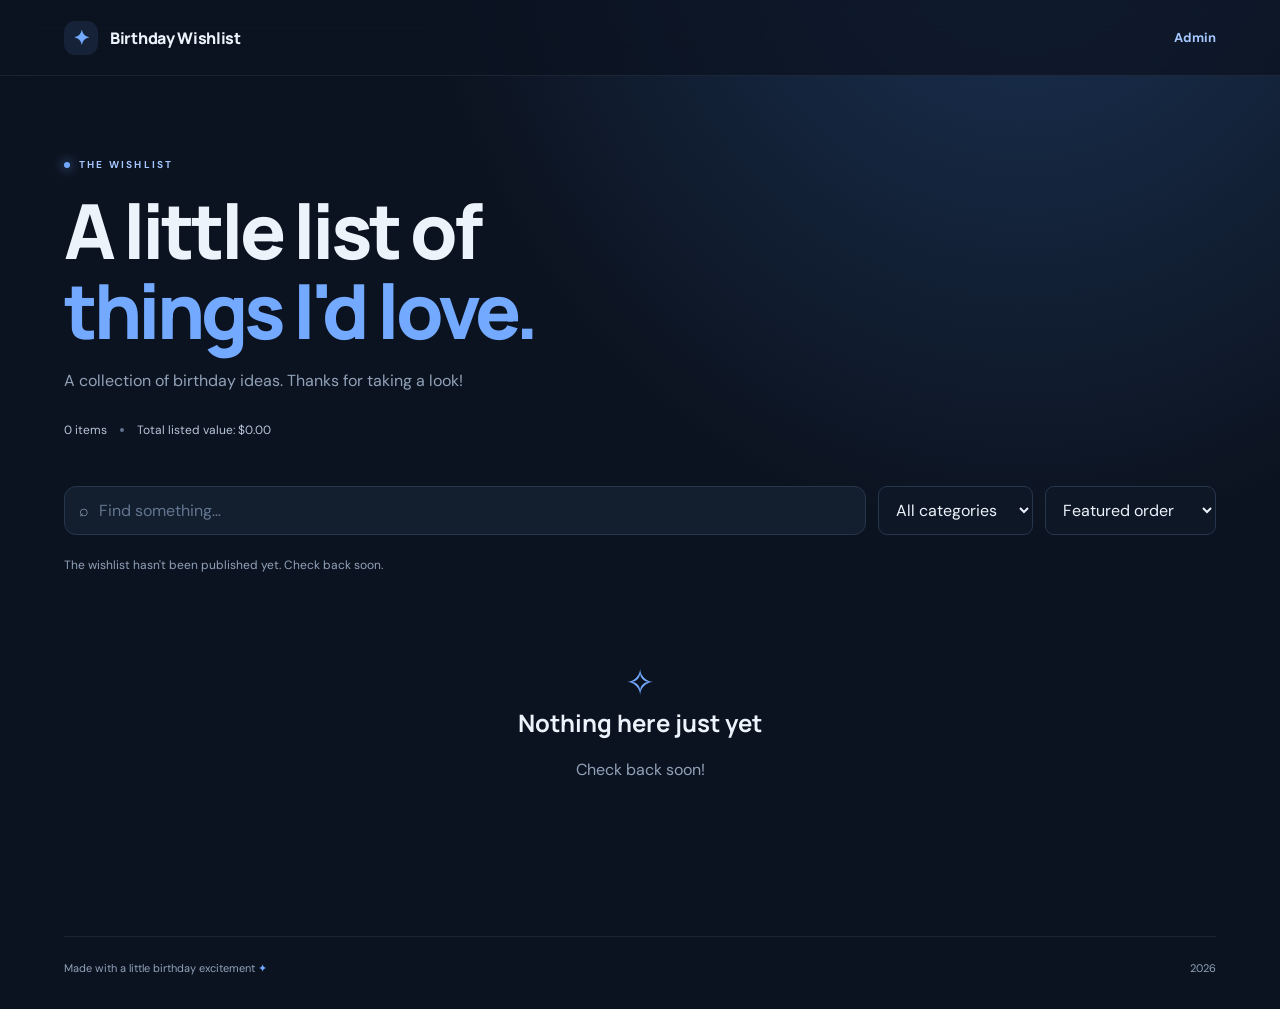
==== index.html @ 2c09cd97 "Add files via upload" ====
<!doctype html>
<html lang="en">
<head>
  <meta charset="utf-8">
  <meta name="viewport" content="width=device-width,initial-scale=1">
  <meta name="theme-color" content="#101827">
  <title>Birthday Wishlist</title>
  <link rel="stylesheet" href="style.css">
</head>
<body>
  <header class="site-header">
    <a class="brand" href="./"><span class="brand-mark">✦</span><span id="site-title">Birthday Wishlist</span></a>
    <div class="header-right"><span class="header-note" id="birthday-note"></span><a class="admin-link" href="admin/">Admin</a></div>
  </header>
  <main class="page-shell">
    <section class="hero">
      <div class="eyebrow"><span class="eyebrow-dot"></span> THE WISHLIST</div>
      <h1>A little list of<br><span>things I'd love.</span></h1>
      <p class="hero-copy" id="intro-copy">A collection of birthday ideas. Thanks for taking a look!</p>
      <div class="hero-meta"><span id="item-count">0 items</span><span class="meta-divider"></span><span id="total-value">Total listed value: —</span></div>
    </section>
    <section class="toolbar" aria-label="Wishlist controls">
      <label class="search-wrap"><span>⌕</span><input id="search" type="search" placeholder="Find something…" autocomplete="off"></label>
      <select id="category-filter" aria-label="Filter by category"><option value="">All categories</option></select>
      <select id="sort" aria-label="Sort items">
        <option value="custom">Featured order</option><option value="priority">Priority</option>
        <option value="price-low">Price: low to high</option><option value="price-high">Price: high to low</option>
        <option value="name">Name: A–Z</option>
      </select>
    </section>
    <div id="status" class="status-line" role="status">Loading wishlist…</div>
    <section id="wishlist" class="product-grid" aria-live="polite"></section>
    <section id="empty-state" class="empty-state" hidden><div class="empty-icon">✧</div><h2>Nothing here just yet</h2><p>Check back soon!</p></section>
    <footer class="site-footer"><span>Made with a little birthday excitement <span class="footer-star">✦</span></span><span id="footer-year"></span></footer>
  </main>
  <script src="config.js"></script>
  <script src="app.js"></script>
</body>
</html>
---- style.css ----
@import url('https://fonts.googleapis.com/css2?family=DM+Sans:wght@400;500;600;700&family=Manrope:wght@400;500;600;700;800&display=swap');
:root{--bg:#0c1320;--surface:#131e2e;--surface2:#19263a;--line:#26364c;--text:#edf3fb;--muted:#91a2b9;--accent:#73a9ff;--accent2:#a5c7ff;--green:#8ce0bd;--shadow:0 18px 55px #03091466}
*{box-sizing:border-box}body{margin:0;background:radial-gradient(ellipse at 80% -15%,#1c3558 0,transparent 42%),var(--bg);color:var(--text);font-family:'DM Sans',sans-serif;min-height:100vh}a{color:inherit;text-decoration:none}.site-header{height:76px;border-bottom:1px solid #ffffff12;display:flex;align-items:center;justify-content:space-between;padding:0 max(5vw,22px);backdrop-filter:blur(16px);background:#0c1320b8}.brand{display:flex;align-items:center;gap:12px;font-family:Manrope,sans-serif;font-weight:800;letter-spacing:-.3px}.brand-mark{display:grid;place-items:center;width:34px;height:34px;border-radius:11px;background:#73a9ff1b;color:var(--accent);font-size:20px}.header-right{display:flex;align-items:center;gap:22px}.header-note,.muted{color:var(--muted);font-size:13px}.admin-link{color:var(--accent2);font-size:13px;font-weight:700}.page-shell{width:min(1160px,90vw);margin:auto}.hero{padding:82px 0 48px}.eyebrow{font-size:10px;letter-spacing:2.2px;font-weight:700;color:var(--accent2);display:flex;align-items:center;gap:9px}.eyebrow-dot{width:6px;height:6px;border-radius:50%;background:var(--accent);box-shadow:0 0 12px var(--accent)}h1,h2,h3,p{margin-top:0}.hero h1,.admin-heading h1{font:800 clamp(42px,7vw,76px)/1.05 Manrope,sans-serif;letter-spacing:-4px;margin:20px 0 16px}.hero h1 span,.admin-heading h1 span{color:var(--accent)}.hero-copy,.admin-heading>p{color:var(--muted);font-size:16px;max-width:500px;line-height:1.7}.hero-meta{display:flex;align-items:center;gap:13px;color:#b7c5d8;font-size:12px;margin-top:28px}.meta-divider{width:4px;height:4px;border-radius:50%;background:#60748f}.toolbar{display:flex;gap:12px;margin-bottom:22px}.search-wrap{flex:1;display:flex;align-items:center;gap:10px;background:var(--surface);border:1px solid var(--line);border-radius:12px;padding:0 14px;color:var(--muted)}.search-wrap input{border:0!important;background:transparent!important;padding-left:0!important}.toolbar select{width:auto;min-width:155px}input,select,textarea{width:100%;background:#0d1726;border:1px solid var(--line);border-radius:9px;color:var(--text);padding:12px 13px;font:inherit;outline:none}input:focus,select:focus,textarea:focus{border-color:var(--accent);box-shadow:0 0 0 3px #73a9ff1a}input::placeholder,textarea::placeholder{color:#64768f}.status-line{font-size:12px;color:var(--muted);margin:10px 0 16px}.product-grid{display:grid;grid-template-columns:repeat(3,minmax(0,1fr));gap:20px}.product-card{background:linear-gradient(145deg,#172438,#111b2a);border:1px solid var(--line);border-radius:17px;overflow:hidden;box-shadow:var(--shadow);transition:transform .2s,border-color .2s}.product-card:hover{transform:translateY(-4px);border-color:#49658b}.product-image{height:205px;background:#0b1422;display:grid;place-items:center;overflow:hidden}.product-image img{width:100%;height:100%;object-fit:contain;padding:14px}.image-placeholder{font-size:45px;color:#405571}.product-content{padding:18px}.card-top{display:flex;justify-content:space-between;gap:10px;align-items:center;margin-bottom:12px}.category-tag,.priority-tag{font-size:10px;text-transform:uppercase;letter-spacing:1px;font-weight:700;color:var(--muted)}.priority-tag.high{color:#ffb18d}.priority-tag.low{color:#9cabc0}.product-content h3{font:700 18px/1.3 Manrope,sans-serif;margin:0 0 8px}.description{font-size:12px;color:var(--muted);line-height:1.6;min-height:38px;white-space:pre-wrap}.price-row{display:flex;align-items:baseline;justify-content:space-between;margin:17px 0}.price{font:800 22px Manrope,sans-serif}.quantity{font-size:11px;color:var(--muted)}.card-actions{display:flex;gap:8px;flex-wrap:wrap}.product-link{display:inline-flex;align-items:center;justify-content:center;background:#73a9ff1b;color:var(--accent2);border:1px solid #73a9ff35;padding:9px 12px;border-radius:8px;font-size:11px;font-weight:700}.product-link:hover{background:#73a9ff30}.empty-state{text-align:center;padding:70px 20px;color:var(--muted)}.empty-icon{font-size:36px;color:var(--accent)}.empty-state h2{color:var(--text);font-family:Manrope}.site-footer{border-top:1px solid #ffffff12;margin-top:70px;padding:24px 0 34px;display:flex;justify-content:space-between;color:var(--muted);font-size:11px}.footer-star{color:var(--accent)}[hidden]{display:none!important}
/* admin */
.admin-shell{width:min(1180px,92vw);margin:auto}.admin-heading{padding:55px 0 30px}.admin-heading h1{font-size:clamp(40px,6vw,62px);margin:15px 0}.admin-heading>p{font-size:14px}.panel{background:linear-gradient(145deg,#162438,#111b2a);border:1px solid var(--line);border-radius:16px;padding:24px;box-shadow:var(--shadow)}.panel-head{display:flex;justify-content:space-between;align-items:flex-start;margin-bottom:22px}.panel-head h2,.workspace-top h2{font:700 19px Manrope;margin:0 0 6px}.panel-head p,.workspace-top p{font-size:12px;color:var(--muted);margin:0;line-height:1.5}.panel-icon{color:var(--accent);font-size:22px}.form-grid{display:grid;grid-template-columns:repeat(2,minmax(0,1fr));gap:14px}.panel label{display:block;font-size:11px;color:#b7c5d8;font-weight:600;margin-bottom:14px}.panel label input,.panel label select,.panel label textarea{display:block;margin-top:7px;font-size:13px}.remember-row,.check-label{display:flex!important;align-items:center;gap:9px}.remember-row input,.check-label input{width:auto;margin:0}.button-row{display:flex;gap:9px;flex-wrap:wrap;align-items:center}.button{border:1px solid transparent;border-radius:9px;padding:11px 15px;font:700 12px 'DM Sans';cursor:pointer}.button-primary{background:var(--accent);color:#071426}.button-primary:hover{background:#9bc2ff}.button-quiet{background:#ffffff08;color:#c4d2e4;border-color:var(--line)}.button-quiet:hover{background:#ffffff12}.fine-print{font-size:10px;color:#8294ad;line-height:1.6;max-width:720px;margin:17px 0 0}.notice{font-size:11px;color:var(--green);margin-top:12px;min-height:15px}.workspace-top{display:flex;justify-content:space-between;align-items:center;margin:35px 0 18px}.admin-columns{display:grid;grid-template-columns:minmax(0,1.1fr) minmax(300px,.9fr);gap:18px}.editor-panel form>label{margin-bottom:15px}.links-heading{display:flex;justify-content:space-between;align-items:center;font-size:12px;margin:8px 0 12px}.text-button{border:0;background:none;color:var(--accent2);font:700 11px 'DM Sans';cursor:pointer}.link-row{display:grid;grid-template-columns:1fr 1.4fr auto;gap:8px;margin-bottom:9px}.link-row input{font-size:11px}.remove-link{background:#ffffff08;color:#e5a69b;border:1px solid var(--line);border-radius:8px;padding:0 10px;cursor:pointer}.image-preview{margin:0 0 15px;padding:8px;border:1px dashed var(--line);border-radius:9px}.image-preview img{max-height:110px;max-width:100%;object-fit:contain}.count-pill{background:#73a9ff1b;color:var(--accent2);border-radius:30px;padding:5px 10px;font-size:11px}.admin-list{display:flex;flex-direction:column;gap:9px}.admin-item{display:grid;grid-template-columns:54px 1fr auto;gap:11px;align-items:center;background:#0d1726;border:1px solid var(--line);border-radius:10px;padding:9px}.admin-thumb{width:54px;height:54px;object-fit:contain;background:#111e30;border-radius:7px}.admin-item strong{display:block;font-size:12px}.admin-item small{display:block;color:var(--muted);font-size:10px;margin-top:4px}.admin-actions{display:flex;gap:5px}.admin-actions button{background:#ffffff08;color:#b9c9dd;border:1px solid var(--line);border-radius:7px;padding:6px 8px;font-size:10px;cursor:pointer}.admin-actions button.delete{color:#f0a59a}.privacy-note{display:flex;gap:13px;align-items:flex-start;background:#8ce0bd0b;border:1px solid #8ce0bd2b;border-radius:12px;padding:16px;margin-top:18px}.privacy-note strong{font-size:12px;color:var(--green)}.privacy-note p{font-size:11px;color:var(--muted);margin:5px 0 0;line-height:1.5}.admin-body .site-footer{margin-top:40px}
@media(max-width:850px){.product-grid{grid-template-columns:repeat(2,minmax(0,1fr))}.admin-columns{grid-template-columns:1fr}.hero{padding-top:60px}}
@media(max-width:560px){.site-header{height:65px}.header-note{display:none}.hero h1,.admin-heading h1{letter-spacing:-2px}.toolbar{flex-wrap:wrap}.search-wrap{flex-basis:100%;min-height:45px}.toolbar select{flex:1;min-width:0}.product-grid{grid-template-columns:1fr 1fr;gap:10px}.product-image{height:145px}.product-content{padding:12px}.product-content h3{font-size:14px}.description{font-size:11px}.price{font-size:17px}.product-link{padding:8px;font-size:10px}.form-grid{grid-template-columns:1fr}.panel{padding:17px}.workspace-top{align-items:flex-start;gap:12px}.workspace-top .button-row{justify-content:flex-end}.link-row{grid-template-columns:1fr}.remove-link{padding:8px}.site-footer{margin-top:45px}}
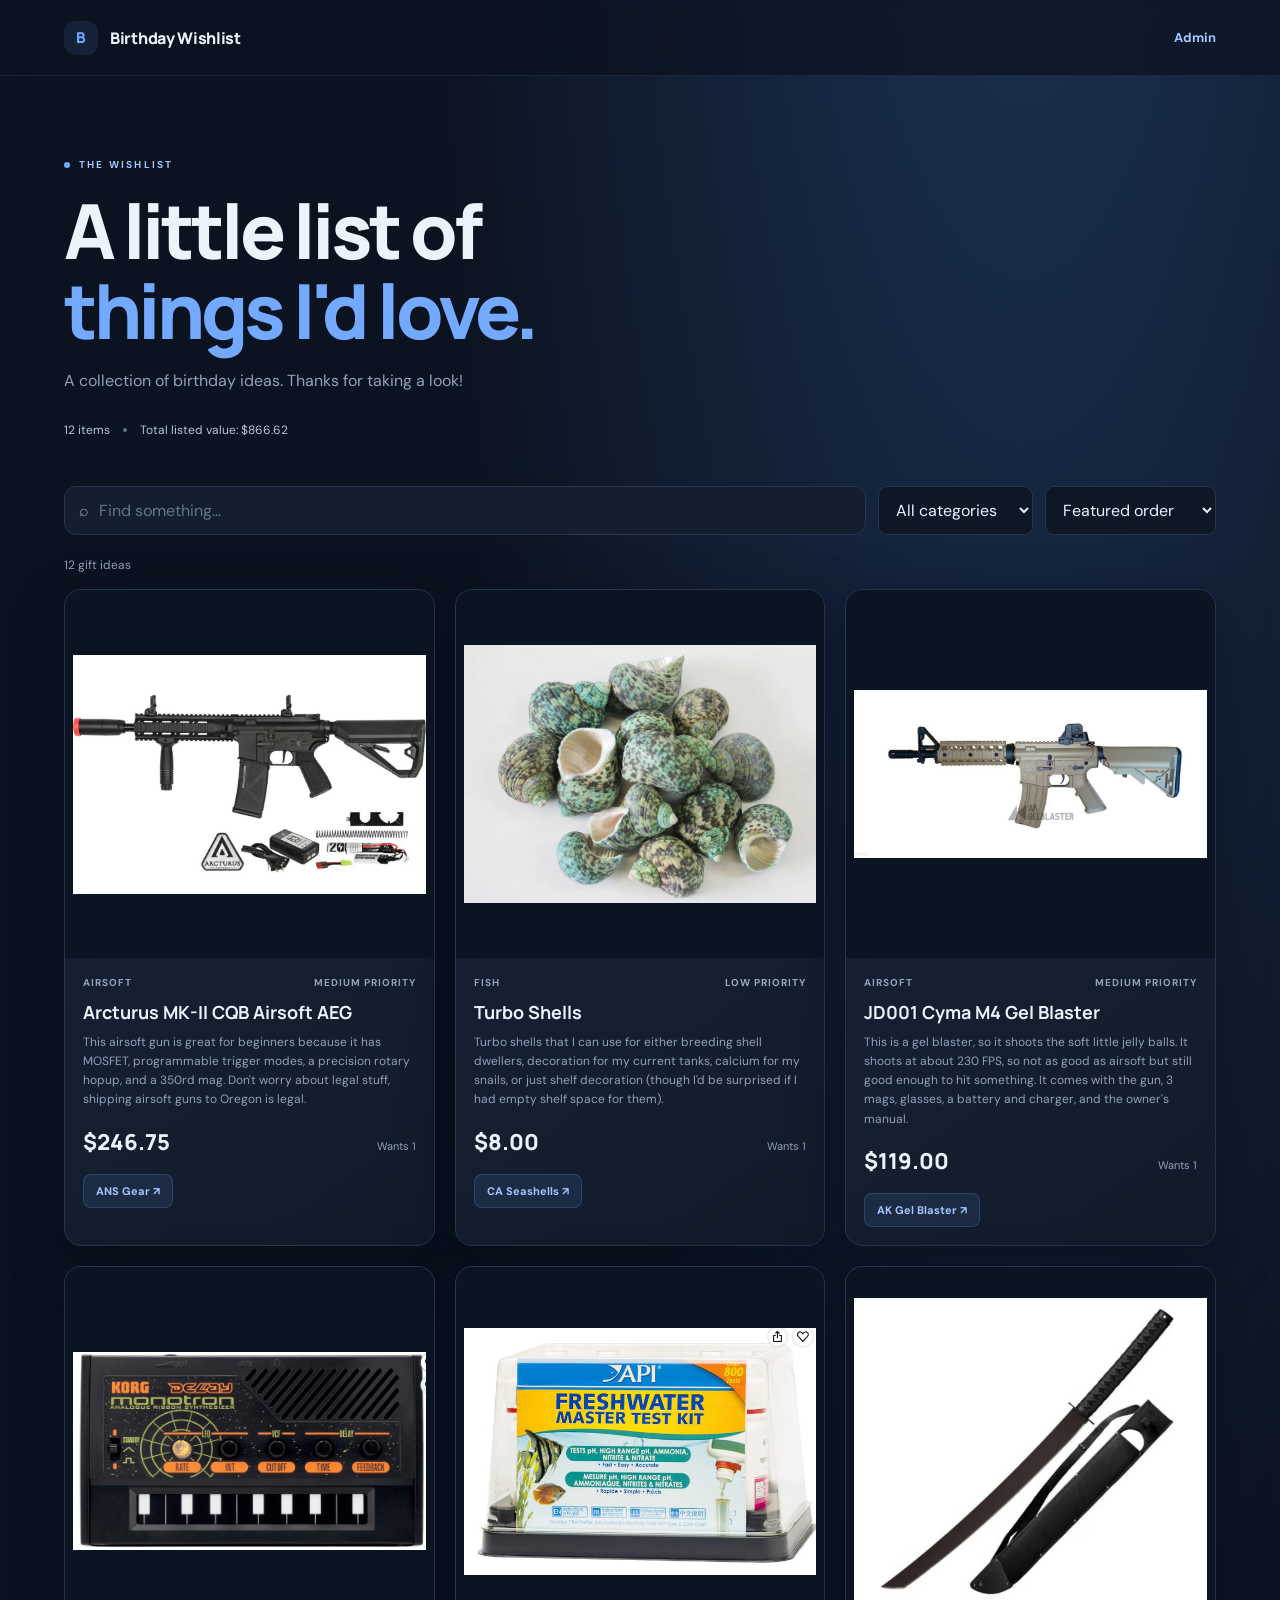
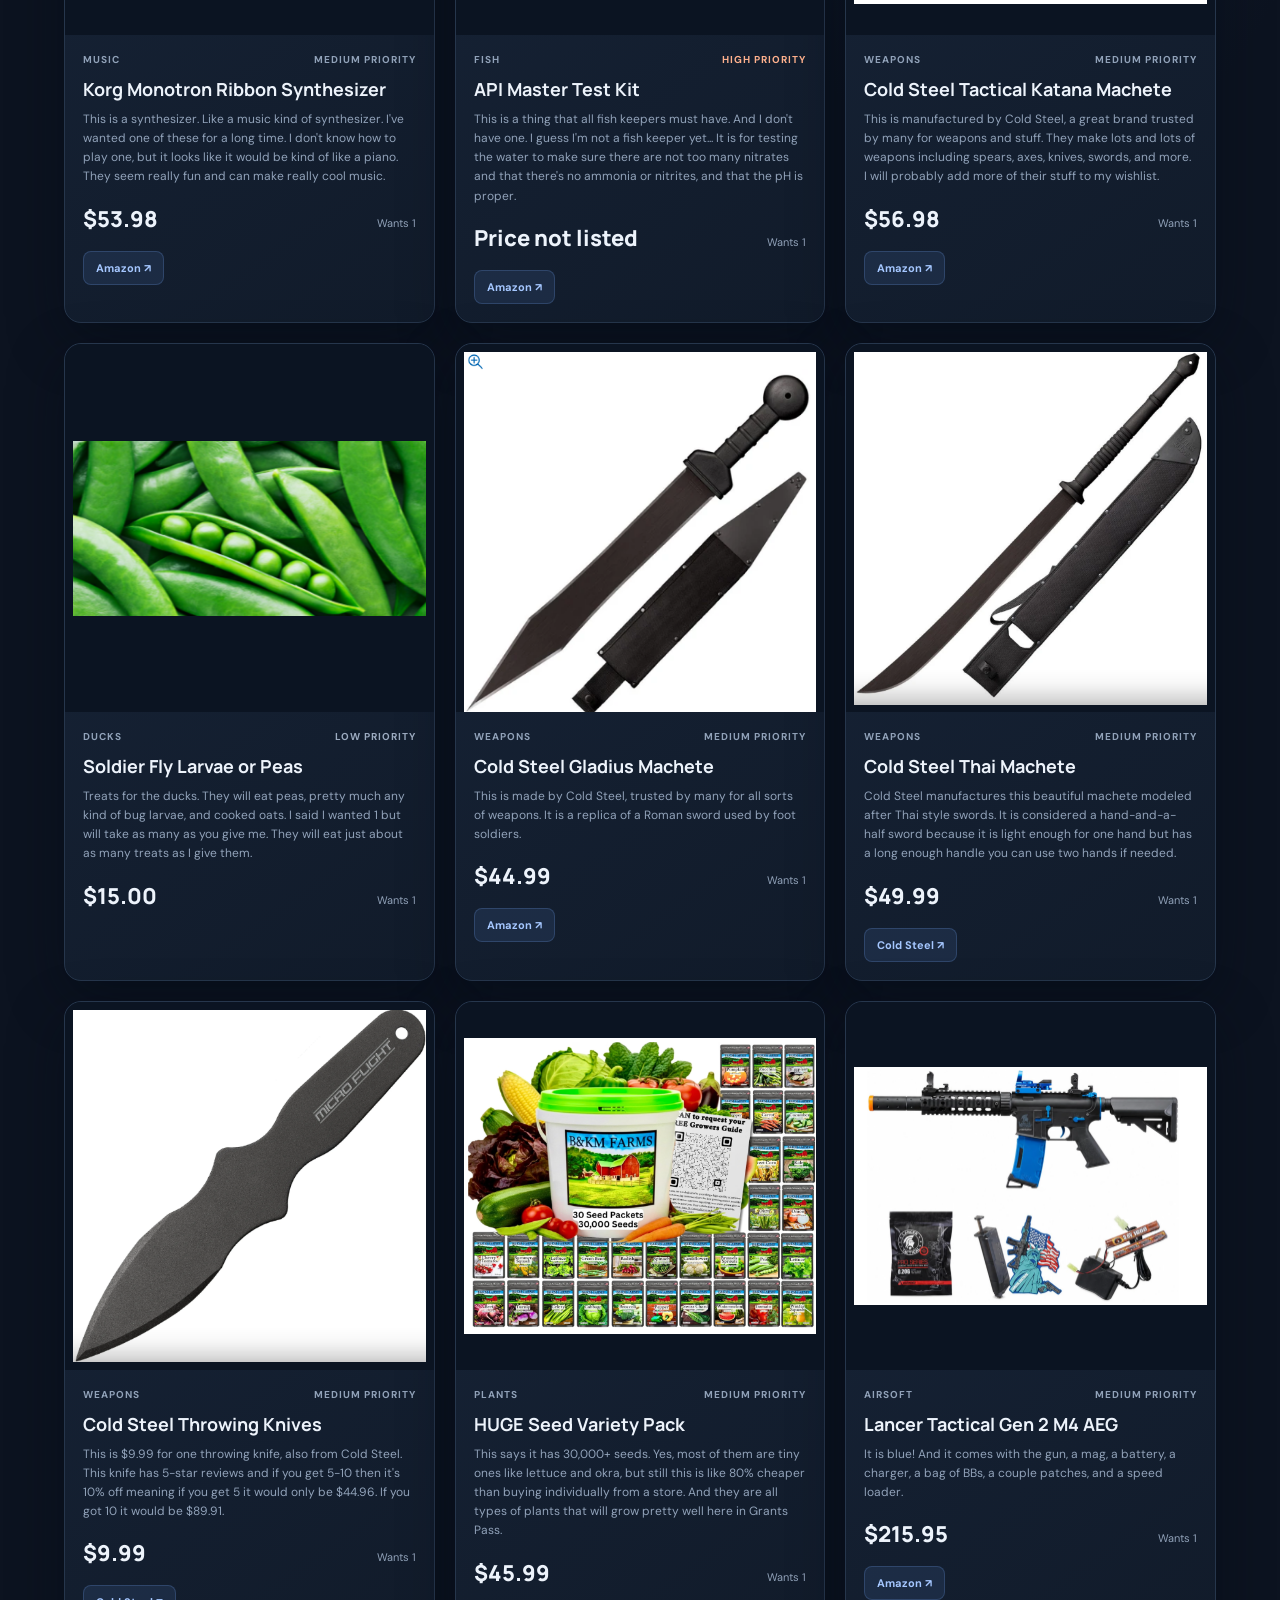
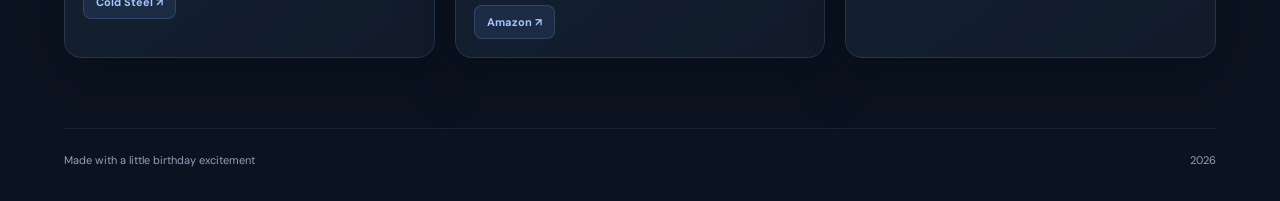
==== commit 86438cc4: "Add files via upload" ====
--- a/index.html
+++ b/index.html
@@ -9,7 +9,7 @@
 </head>
 <body>
   <header class="site-header">
-    <a class="brand" href="./"><span class="brand-mark">✦</span><span id="site-title">Birthday Wishlist</span></a>
+    <a class="brand" href="./"><span class="brand-mark">B</span><span id="site-title">Birthday Wishlist</span></a>
     <div class="header-right"><span class="header-note" id="birthday-note"></span><a class="admin-link" href="admin/">Admin</a></div>
   </header>
   <main class="page-shell">
@@ -30,9 +30,27 @@
     </section>
     <div id="status" class="status-line" role="status">Loading wishlist…</div>
     <section id="wishlist" class="product-grid" aria-live="polite"></section>
-    <section id="empty-state" class="empty-state" hidden><div class="empty-icon">✧</div><h2>Nothing here just yet</h2><p>Check back soon!</p></section>
-    <footer class="site-footer"><span>Made with a little birthday excitement <span class="footer-star">✦</span></span><span id="footer-year"></span></footer>
+    <section id="empty-state" class="empty-state" hidden><h2>Nothing here just yet</h2><p>Check back soon!</p></section>
+    <footer class="site-footer"><span>Made with a little birthday excitement</span><span id="footer-year"></span></footer>
   </main>
+  <dialog class="product-viewer" id="product-viewer" aria-label="Product details">
+    <div class="viewer-shell">
+      <button class="viewer-close" id="viewer-close" type="button" aria-label="Close product details">×</button>
+      <button class="viewer-arrow viewer-prev" id="viewer-prev" type="button" aria-label="Previous product">‹</button>
+      <div class="viewer-layout">
+        <div class="viewer-photo-wrap"><img id="viewer-image" alt=""><div class="viewer-image-placeholder" id="viewer-image-placeholder" hidden>No photo available</div></div>
+        <div class="viewer-info">
+          <div class="card-top"><span class="category-tag" id="viewer-category"></span><span class="priority-tag" id="viewer-priority"></span></div>
+          <h2 id="viewer-title"></h2>
+          <p class="viewer-description" id="viewer-description"></p>
+          <div class="price-row"><span class="price" id="viewer-price"></span><span class="quantity" id="viewer-quantity"></span></div>
+          <div class="viewer-links" id="viewer-links"></div>
+          <div class="viewer-position" id="viewer-position"></div>
+        </div>
+      </div>
+      <button class="viewer-arrow viewer-next" id="viewer-next" type="button" aria-label="Next product">›</button>
+    </div>
+  </dialog>
   <script src="config.js"></script>
   <script src="app.js"></script>
 </body>
--- a/style.css
+++ b/style.css
@@ -1,7 +1,29 @@
 @import url('https://fonts.googleapis.com/css2?family=DM+Sans:wght@400;500;600;700&family=Manrope:wght@400;500;600;700;800&display=swap');
 :root{--bg:#0c1320;--surface:#131e2e;--surface2:#19263a;--line:#26364c;--text:#edf3fb;--muted:#91a2b9;--accent:#73a9ff;--accent2:#a5c7ff;--green:#8ce0bd;--shadow:0 18px 55px #03091466}
-*{box-sizing:border-box}body{margin:0;background:radial-gradient(ellipse at 80% -15%,#1c3558 0,transparent 42%),var(--bg);color:var(--text);font-family:'DM Sans',sans-serif;min-height:100vh}a{color:inherit;text-decoration:none}.site-header{height:76px;border-bottom:1px solid #ffffff12;display:flex;align-items:center;justify-content:space-between;padding:0 max(5vw,22px);backdrop-filter:blur(16px);background:#0c1320b8}.brand{display:flex;align-items:center;gap:12px;font-family:Manrope,sans-serif;font-weight:800;letter-spacing:-.3px}.brand-mark{display:grid;place-items:center;width:34px;height:34px;border-radius:11px;background:#73a9ff1b;color:var(--accent);font-size:20px}.header-right{display:flex;align-items:center;gap:22px}.header-note,.muted{color:var(--muted);font-size:13px}.admin-link{color:var(--accent2);font-size:13px;font-weight:700}.page-shell{width:min(1160px,90vw);margin:auto}.hero{padding:82px 0 48px}.eyebrow{font-size:10px;letter-spacing:2.2px;font-weight:700;color:var(--accent2);display:flex;align-items:center;gap:9px}.eyebrow-dot{width:6px;height:6px;border-radius:50%;background:var(--accent);box-shadow:0 0 12px var(--accent)}h1,h2,h3,p{margin-top:0}.hero h1,.admin-heading h1{font:800 clamp(42px,7vw,76px)/1.05 Manrope,sans-serif;letter-spacing:-4px;margin:20px 0 16px}.hero h1 span,.admin-heading h1 span{color:var(--accent)}.hero-copy,.admin-heading>p{color:var(--muted);font-size:16px;max-width:500px;line-height:1.7}.hero-meta{display:flex;align-items:center;gap:13px;color:#b7c5d8;font-size:12px;margin-top:28px}.meta-divider{width:4px;height:4px;border-radius:50%;background:#60748f}.toolbar{display:flex;gap:12px;margin-bottom:22px}.search-wrap{flex:1;display:flex;align-items:center;gap:10px;background:var(--surface);border:1px solid var(--line);border-radius:12px;padding:0 14px;color:var(--muted)}.search-wrap input{border:0!important;background:transparent!important;padding-left:0!important}.toolbar select{width:auto;min-width:155px}input,select,textarea{width:100%;background:#0d1726;border:1px solid var(--line);border-radius:9px;color:var(--text);padding:12px 13px;font:inherit;outline:none}input:focus,select:focus,textarea:focus{border-color:var(--accent);box-shadow:0 0 0 3px #73a9ff1a}input::placeholder,textarea::placeholder{color:#64768f}.status-line{font-size:12px;color:var(--muted);margin:10px 0 16px}.product-grid{display:grid;grid-template-columns:repeat(3,minmax(0,1fr));gap:20px}.product-card{background:linear-gradient(145deg,#172438,#111b2a);border:1px solid var(--line);border-radius:17px;overflow:hidden;box-shadow:var(--shadow);transition:transform .2s,border-color .2s}.product-card:hover{transform:translateY(-4px);border-color:#49658b}.product-image{height:205px;background:#0b1422;display:grid;place-items:center;overflow:hidden}.product-image img{width:100%;height:100%;object-fit:contain;padding:14px}.image-placeholder{font-size:45px;color:#405571}.product-content{padding:18px}.card-top{display:flex;justify-content:space-between;gap:10px;align-items:center;margin-bottom:12px}.category-tag,.priority-tag{font-size:10px;text-transform:uppercase;letter-spacing:1px;font-weight:700;color:var(--muted)}.priority-tag.high{color:#ffb18d}.priority-tag.low{color:#9cabc0}.product-content h3{font:700 18px/1.3 Manrope,sans-serif;margin:0 0 8px}.description{font-size:12px;color:var(--muted);line-height:1.6;min-height:38px;white-space:pre-wrap}.price-row{display:flex;align-items:baseline;justify-content:space-between;margin:17px 0}.price{font:800 22px Manrope,sans-serif}.quantity{font-size:11px;color:var(--muted)}.card-actions{display:flex;gap:8px;flex-wrap:wrap}.product-link{display:inline-flex;align-items:center;justify-content:center;background:#73a9ff1b;color:var(--accent2);border:1px solid #73a9ff35;padding:9px 12px;border-radius:8px;font-size:11px;font-weight:700}.product-link:hover{background:#73a9ff30}.empty-state{text-align:center;padding:70px 20px;color:var(--muted)}.empty-icon{font-size:36px;color:var(--accent)}.empty-state h2{color:var(--text);font-family:Manrope}.site-footer{border-top:1px solid #ffffff12;margin-top:70px;padding:24px 0 34px;display:flex;justify-content:space-between;color:var(--muted);font-size:11px}.footer-star{color:var(--accent)}[hidden]{display:none!important}
+*{box-sizing:border-box}body{margin:0;background:radial-gradient(ellipse at 80% -15%,#1c3558 0,transparent 42%),var(--bg);color:var(--text);font-family:'DM Sans',sans-serif;min-height:100vh}a{color:inherit;text-decoration:none}.site-header{height:76px;border-bottom:1px solid #ffffff12;display:flex;align-items:center;justify-content:space-between;padding:0 max(5vw,22px);backdrop-filter:blur(16px);background:#0c1320b8}.brand{display:flex;align-items:center;gap:12px;font-family:Manrope,sans-serif;font-weight:800;letter-spacing:-.3px}.brand-mark{display:grid;place-items:center;width:34px;height:34px;border-radius:11px;background:#73a9ff1b;color:var(--accent);font:800 15px Manrope,sans-serif}.header-right{display:flex;align-items:center;gap:22px}.header-note,.muted{color:var(--muted);font-size:13px}.admin-link{color:var(--accent2);font-size:13px;font-weight:700}.page-shell{width:min(1160px,90vw);margin:auto}.hero{padding:82px 0 48px}.eyebrow{font-size:10px;letter-spacing:2.2px;font-weight:700;color:var(--accent2);display:flex;align-items:center;gap:9px}.eyebrow-dot{width:6px;height:6px;border-radius:50%;background:var(--accent)}h1,h2,h3,p{margin-top:0}.hero h1,.admin-heading h1{font:800 clamp(42px,7vw,76px)/1.05 Manrope,sans-serif;letter-spacing:-4px;margin:20px 0 16px}.hero h1 span,.admin-heading h1 span{color:var(--accent)}.hero-copy,.admin-heading>p{color:var(--muted);font-size:16px;max-width:500px;line-height:1.7}.hero-meta{display:flex;align-items:center;gap:13px;color:#b7c5d8;font-size:12px;margin-top:28px}.meta-divider{width:4px;height:4px;border-radius:50%;background:#60748f}.toolbar{display:flex;gap:12px;margin-bottom:22px}.search-wrap{flex:1;display:flex;align-items:center;gap:10px;background:var(--surface);border:1px solid var(--line);border-radius:12px;padding:0 14px;color:var(--muted)}.search-wrap input{border:0!important;background:transparent!important;padding-left:0!important}.toolbar select{width:auto;min-width:155px}input,select,textarea{width:100%;background:#0d1726;border:1px solid var(--line);border-radius:9px;color:var(--text);padding:12px 13px;font:inherit;outline:none}input:focus,select:focus,textarea:focus{border-color:var(--accent);box-shadow:0 0 0 3px #73a9ff1a}input::placeholder,textarea::placeholder{color:#64768f}.status-line{font-size:12px;color:var(--muted);margin:10px 0 16px}.product-grid{display:grid;grid-template-columns:repeat(3,minmax(0,1fr));gap:20px}.product-card{background:linear-gradient(145deg,#172438,#111b2a);border:1px solid var(--line);border-radius:17px;overflow:hidden;box-shadow:var(--shadow);transition:transform .2s,border-color .2s;cursor:pointer}.product-card:focus-visible{outline:2px solid var(--accent);outline-offset:3px}.product-card:hover{transform:translateY(-4px);border-color:#49658b}.product-image{width:100%;aspect-ratio:1/1;height:auto;background:#0b1422;display:grid;place-items:center;overflow:hidden;position:relative}.product-image img{width:100%;height:100%;object-fit:contain;padding:8px}.image-placeholder{font-size:13px;color:#71839b}.image-hint{position:absolute;right:10px;bottom:10px;background:#08111dcc;color:#dce8f8;border:1px solid #ffffff20;border-radius:20px;padding:5px 9px;font-size:10px;opacity:0;transition:opacity .2s}.product-card:hover .image-hint,.product-card:focus-visible .image-hint{opacity:1}.product-content{padding:18px}.card-top{display:flex;justify-content:space-between;gap:10px;align-items:center;margin-bottom:12px}.category-tag,.priority-tag{font-size:10px;text-transform:uppercase;letter-spacing:1px;font-weight:700;color:var(--muted)}.priority-tag.high{color:#ffb18d}.priority-tag.low{color:#9cabc0}.product-content h3{font:700 18px/1.3 Manrope,sans-serif;margin:0 0 8px}.description{font-size:12px;color:var(--muted);line-height:1.6;min-height:38px;white-space:pre-wrap}.price-row{display:flex;align-items:baseline;justify-content:space-between;margin:17px 0}.price{font:800 22px Manrope,sans-serif}.quantity{font-size:11px;color:var(--muted)}.card-actions{display:flex;gap:8px;flex-wrap:wrap}.product-link{display:inline-flex;align-items:center;justify-content:center;background:#73a9ff1b;color:var(--accent2);border:1px solid #73a9ff35;padding:9px 12px;border-radius:8px;font-size:11px;font-weight:700}.product-link:hover{background:#73a9ff30}.empty-state{text-align:center;padding:70px 20px;color:var(--muted)}.empty-state h2{color:var(--text);font-family:Manrope}.site-footer{border-top:1px solid #ffffff12;margin-top:70px;padding:24px 0 34px;display:flex;justify-content:space-between;color:var(--muted);font-size:11px}[hidden]{display:none!important}
 /* admin */
 .admin-shell{width:min(1180px,92vw);margin:auto}.admin-heading{padding:55px 0 30px}.admin-heading h1{font-size:clamp(40px,6vw,62px);margin:15px 0}.admin-heading>p{font-size:14px}.panel{background:linear-gradient(145deg,#162438,#111b2a);border:1px solid var(--line);border-radius:16px;padding:24px;box-shadow:var(--shadow)}.panel-head{display:flex;justify-content:space-between;align-items:flex-start;margin-bottom:22px}.panel-head h2,.workspace-top h2{font:700 19px Manrope;margin:0 0 6px}.panel-head p,.workspace-top p{font-size:12px;color:var(--muted);margin:0;line-height:1.5}.panel-icon{color:var(--accent);font-size:22px}.form-grid{display:grid;grid-template-columns:repeat(2,minmax(0,1fr));gap:14px}.panel label{display:block;font-size:11px;color:#b7c5d8;font-weight:600;margin-bottom:14px}.panel label input,.panel label select,.panel label textarea{display:block;margin-top:7px;font-size:13px}.remember-row,.check-label{display:flex!important;align-items:center;gap:9px}.remember-row input,.check-label input{width:auto;margin:0}.button-row{display:flex;gap:9px;flex-wrap:wrap;align-items:center}.button{border:1px solid transparent;border-radius:9px;padding:11px 15px;font:700 12px 'DM Sans';cursor:pointer}.button-primary{background:var(--accent);color:#071426}.button-primary:hover{background:#9bc2ff}.button-quiet{background:#ffffff08;color:#c4d2e4;border-color:var(--line)}.button-quiet:hover{background:#ffffff12}.fine-print{font-size:10px;color:#8294ad;line-height:1.6;max-width:720px;margin:17px 0 0}.notice{font-size:11px;color:var(--green);margin-top:12px;min-height:15px}.workspace-top{display:flex;justify-content:space-between;align-items:center;margin:35px 0 18px}.admin-columns{display:grid;grid-template-columns:minmax(0,1.1fr) minmax(300px,.9fr);gap:18px}.editor-panel form>label{margin-bottom:15px}.links-heading{display:flex;justify-content:space-between;align-items:center;font-size:12px;margin:8px 0 12px}.text-button{border:0;background:none;color:var(--accent2);font:700 11px 'DM Sans';cursor:pointer}.link-row{display:grid;grid-template-columns:1fr 1.4fr auto;gap:8px;margin-bottom:9px}.link-row input{font-size:11px}.remove-link{background:#ffffff08;color:#e5a69b;border:1px solid var(--line);border-radius:8px;padding:0 10px;cursor:pointer}.image-preview{margin:0 0 15px;padding:8px;border:1px dashed var(--line);border-radius:9px}.image-preview img{max-height:110px;max-width:100%;object-fit:contain}.count-pill{background:#73a9ff1b;color:var(--accent2);border-radius:30px;padding:5px 10px;font-size:11px}.admin-list{display:flex;flex-direction:column;gap:9px}.admin-item{display:grid;grid-template-columns:54px 1fr auto;gap:11px;align-items:center;background:#0d1726;border:1px solid var(--line);border-radius:10px;padding:9px}.admin-thumb{width:54px;height:54px;object-fit:contain;background:#111e30;border-radius:7px}.admin-item strong{display:block;font-size:12px}.admin-item small{display:block;color:var(--muted);font-size:10px;margin-top:4px}.admin-actions{display:flex;gap:5px}.admin-actions button{background:#ffffff08;color:#b9c9dd;border:1px solid var(--line);border-radius:7px;padding:6px 8px;font-size:10px;cursor:pointer}.admin-actions button.delete{color:#f0a59a}.privacy-note{display:flex;gap:13px;align-items:flex-start;background:#8ce0bd0b;border:1px solid #8ce0bd2b;border-radius:12px;padding:16px;margin-top:18px}.privacy-note strong{font-size:12px;color:var(--green)}.privacy-note p{font-size:11px;color:var(--muted);margin:5px 0 0;line-height:1.5}.admin-body .site-footer{margin-top:40px}
 @media(max-width:850px){.product-grid{grid-template-columns:repeat(2,minmax(0,1fr))}.admin-columns{grid-template-columns:1fr}.hero{padding-top:60px}}
-@media(max-width:560px){.site-header{height:65px}.header-note{display:none}.hero h1,.admin-heading h1{letter-spacing:-2px}.toolbar{flex-wrap:wrap}.search-wrap{flex-basis:100%;min-height:45px}.toolbar select{flex:1;min-width:0}.product-grid{grid-template-columns:1fr 1fr;gap:10px}.product-image{height:145px}.product-content{padding:12px}.product-content h3{font-size:14px}.description{font-size:11px}.price{font-size:17px}.product-link{padding:8px;font-size:10px}.form-grid{grid-template-columns:1fr}.panel{padding:17px}.workspace-top{align-items:flex-start;gap:12px}.workspace-top .button-row{justify-content:flex-end}.link-row{grid-template-columns:1fr}.remove-link{padding:8px}.site-footer{margin-top:45px}}
+@media(max-width:560px){.site-header{height:65px}.header-note{display:none}.hero h1,.admin-heading h1{letter-spacing:-2px}.toolbar{flex-wrap:wrap}.search-wrap{flex-basis:100%;min-height:45px}.toolbar select{flex:1;min-width:0}.product-grid{grid-template-columns:1fr 1fr;gap:10px}.product-image{height:auto;aspect-ratio:1/1}.product-content{padding:12px}.product-content h3{font-size:14px}.description{font-size:11px}.price{font-size:17px}.product-link{padding:8px;font-size:10px}.form-grid{grid-template-columns:1fr}.panel{padding:17px}.workspace-top{align-items:flex-start;gap:12px}.workspace-top .button-row{justify-content:flex-end}.link-row{grid-template-columns:1fr}.remove-link{padding:8px}.site-footer{margin-top:45px}}
+
+/* Public product photo viewer */
+.product-viewer{width:min(1040px,94vw);max-width:none;max-height:92vh;padding:0;border:1px solid #3a506d;border-radius:20px;background:#101b2b;color:var(--text);box-shadow:0 25px 90px #000b;overflow:visible}
+.product-viewer::backdrop{background:#030914d9;backdrop-filter:blur(5px)}
+.viewer-shell{position:relative;padding:28px 64px 24px}
+.viewer-layout{display:grid;grid-template-columns:minmax(0,1.1fr) minmax(260px,.9fr);gap:30px;align-items:center;min-height:420px}
+.viewer-photo-wrap{height:min(68vh,650px);min-height:280px;background:#091321;border:1px solid var(--line);border-radius:14px;display:grid;place-items:center;overflow:hidden}
+.viewer-photo-wrap img{width:100%;height:100%;object-fit:contain;padding:12px}
+.viewer-image-placeholder{color:var(--muted);font-size:14px}
+.viewer-info{padding:12px 0;min-width:0}
+.viewer-info h2{font:800 clamp(24px,3vw,36px)/1.15 Manrope,sans-serif;margin:18px 0 12px;overflow-wrap:anywhere}
+.viewer-description{color:var(--muted);font-size:14px;line-height:1.7;white-space:pre-wrap;overflow-wrap:anywhere}
+.viewer-links{display:flex;gap:9px;flex-wrap:wrap;margin-top:20px}
+.viewer-position{color:var(--muted);font-size:11px;margin-top:22px}
+.viewer-close,.viewer-arrow{position:absolute;display:grid;place-items:center;border:1px solid var(--line);background:#1a2a40;color:var(--text);cursor:pointer;z-index:2}
+.viewer-close{top:12px;right:12px;width:38px;height:38px;border-radius:50%;font-size:25px;line-height:1}
+.viewer-arrow{top:50%;transform:translateY(-50%);width:40px;height:54px;border-radius:12px;font-size:32px;line-height:1}
+.viewer-prev{left:12px}.viewer-next{right:12px}
+.viewer-arrow:disabled{opacity:.35;cursor:default}
+.viewer-close:hover,.viewer-arrow:not(:disabled):hover{background:#29415f;border-color:#5579a6}
+@media(max-width:700px){.viewer-shell{padding:58px 48px 22px}.viewer-layout{grid-template-columns:1fr;gap:18px}.viewer-photo-wrap{height:45vh;min-height:200px}.viewer-info{padding:0}.viewer-info h2{margin-top:12px}.viewer-position{margin-top:12px}}
+@media(max-width:420px){.viewer-shell{padding-left:42px;padding-right:42px}.viewer-arrow{width:32px;height:46px}.viewer-prev{left:5px}.viewer-next{right:5px}}
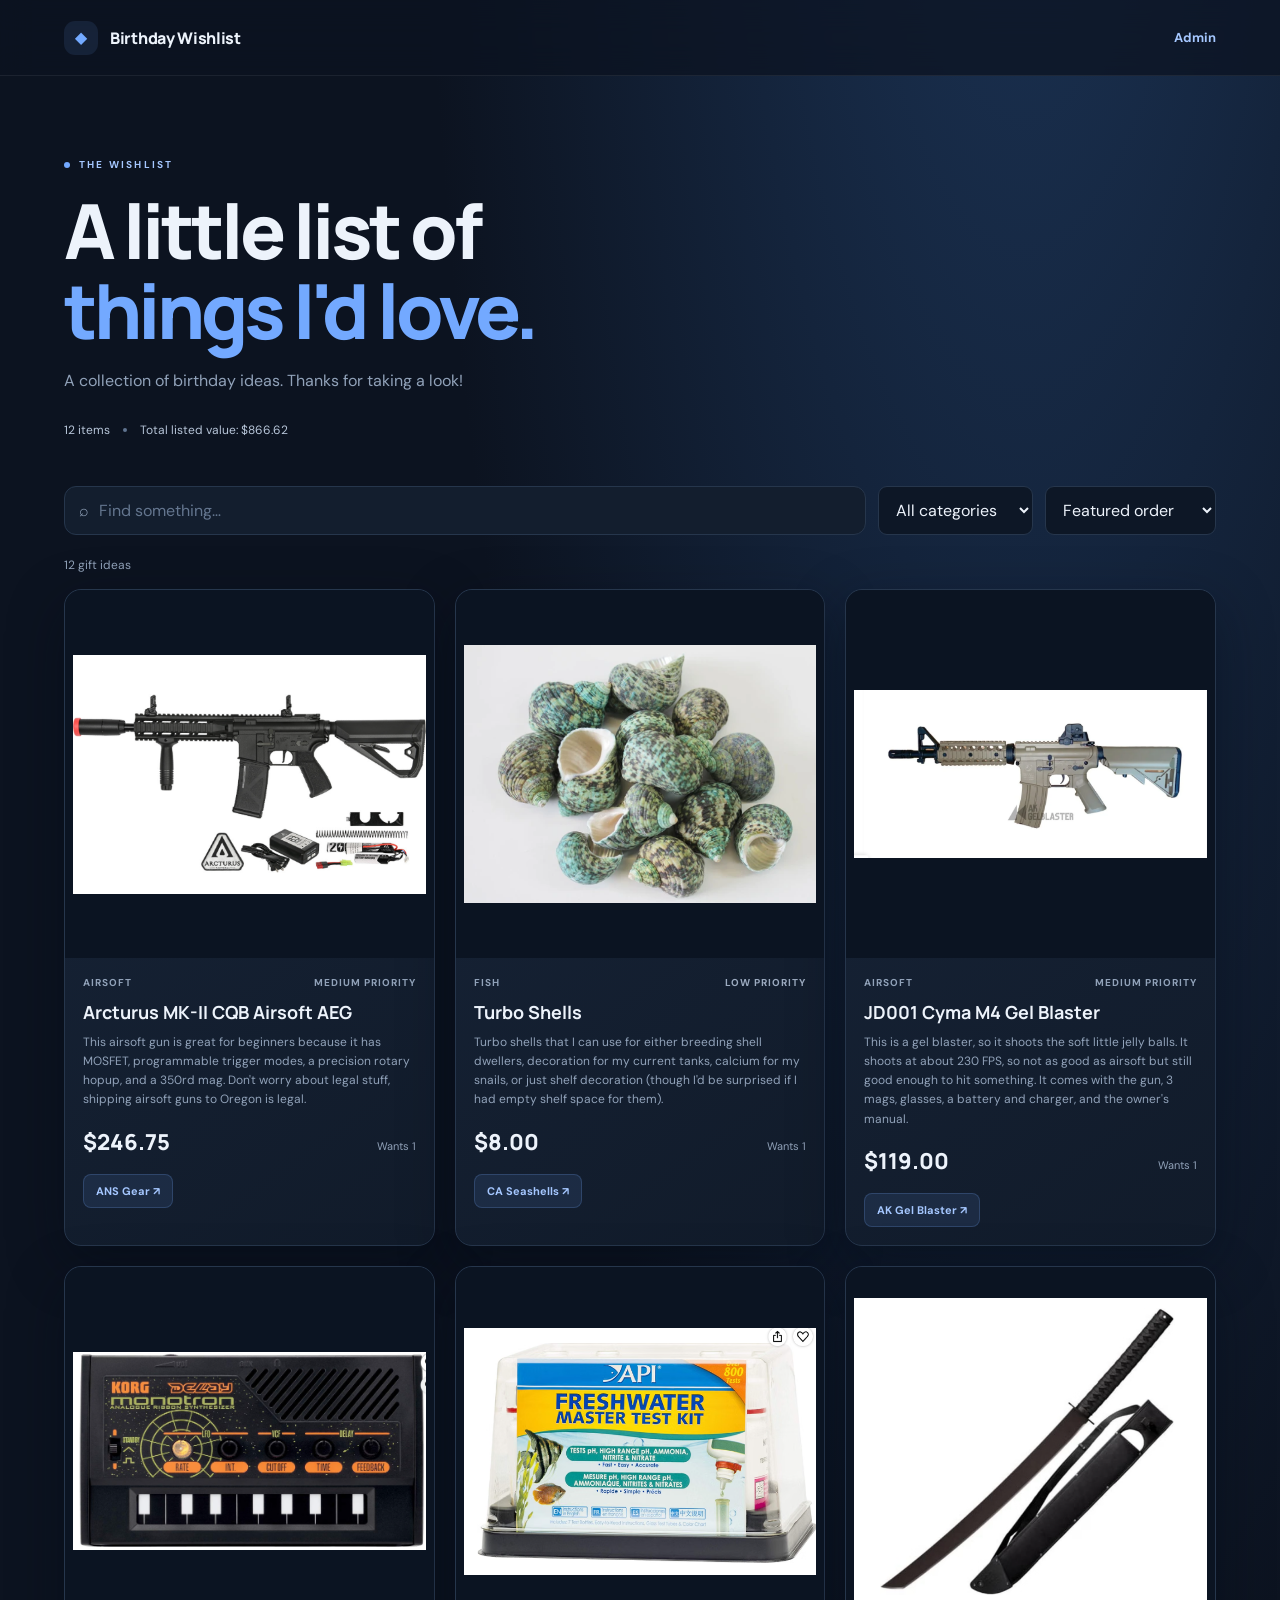
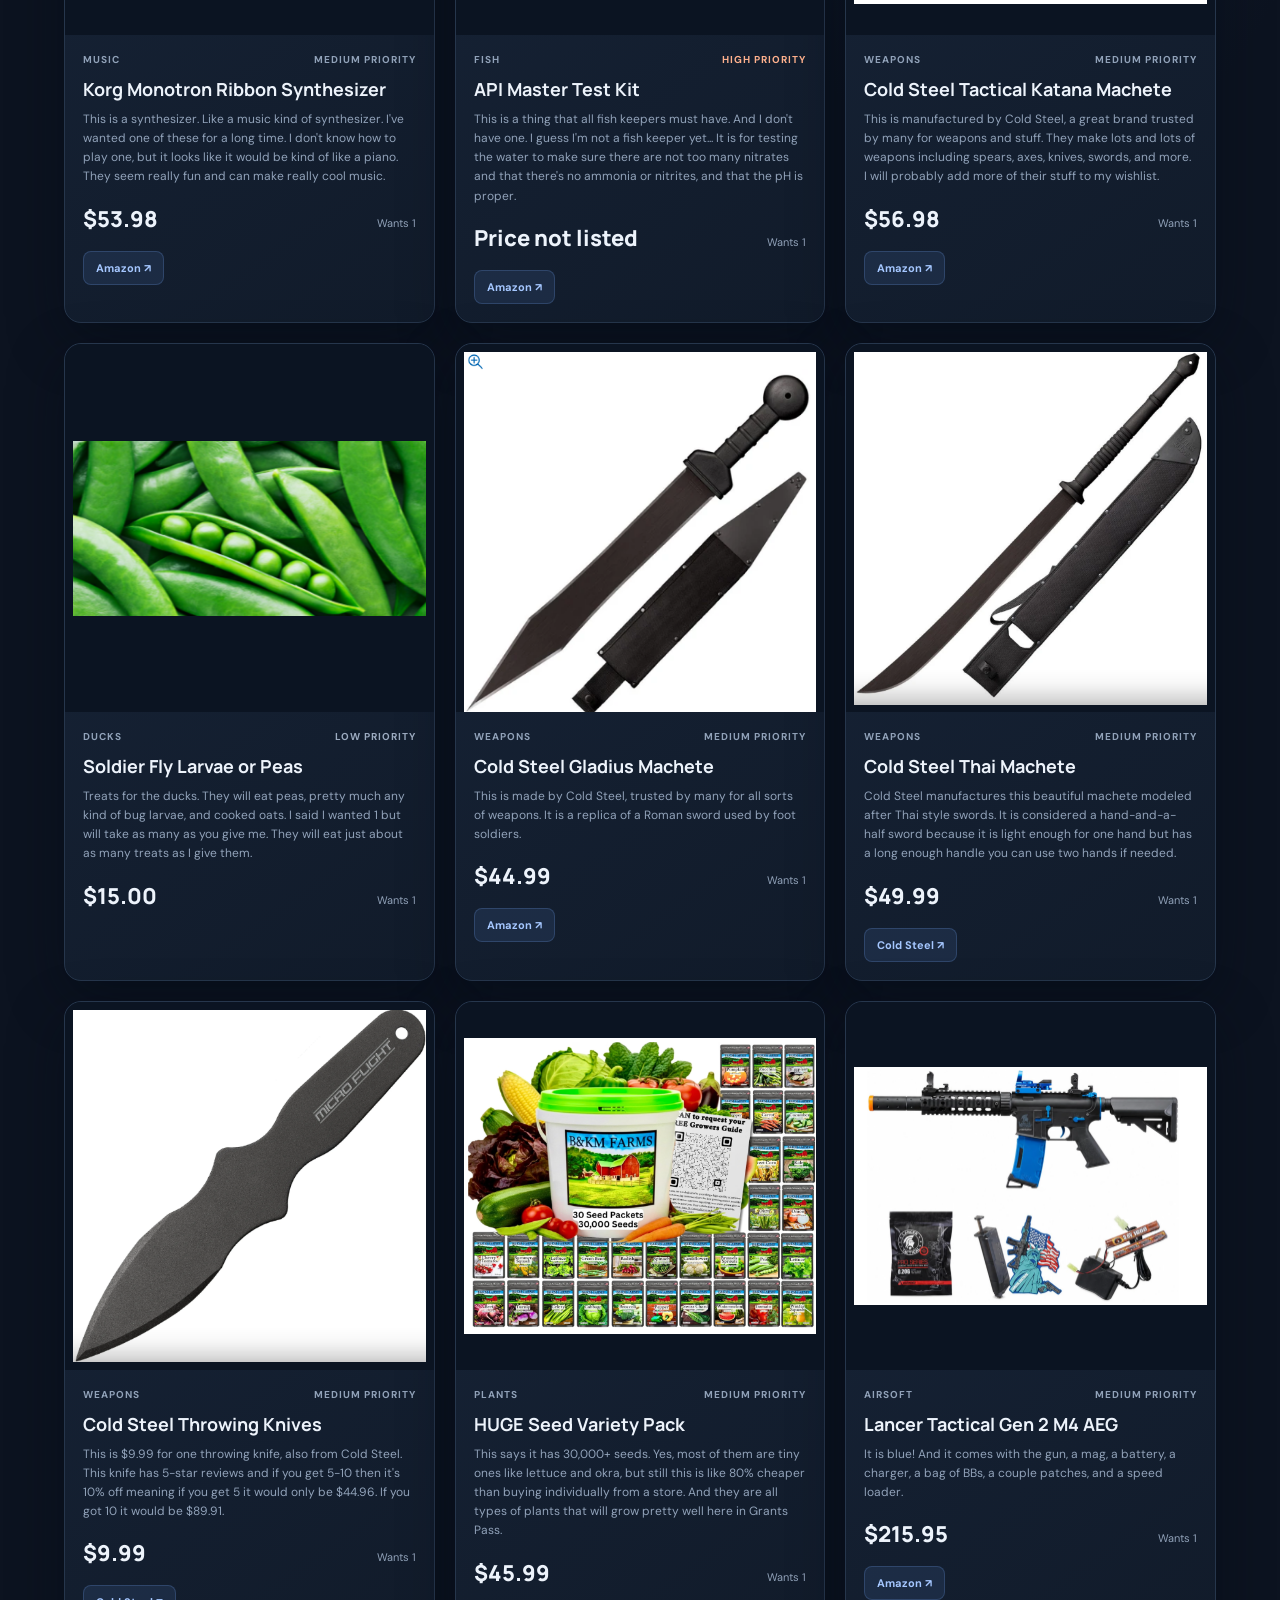
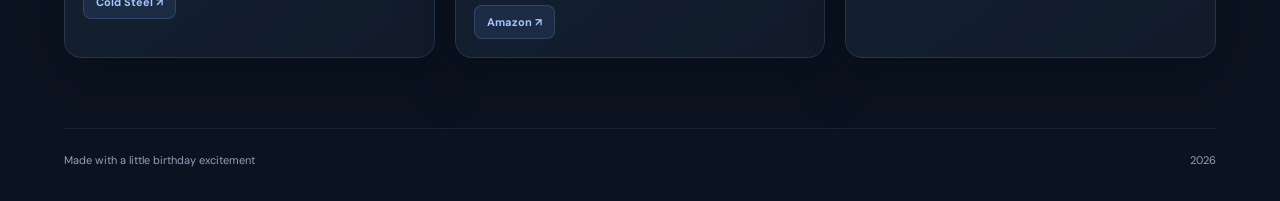
==== commit e5aaaf2b: "Add files via upload" ====
--- a/index.html
+++ b/index.html
@@ -9,7 +9,7 @@
 </head>
 <body>
   <header class="site-header">
-    <a class="brand" href="./"><span class="brand-mark">B</span><span id="site-title">Birthday Wishlist</span></a>
+    <a class="brand" href="./"><span class="brand-mark" aria-hidden="true">◆</span><span id="site-title">Birthday Wishlist</span></a>
     <div class="header-right"><span class="header-note" id="birthday-note"></span><a class="admin-link" href="admin/">Admin</a></div>
   </header>
   <main class="page-shell">
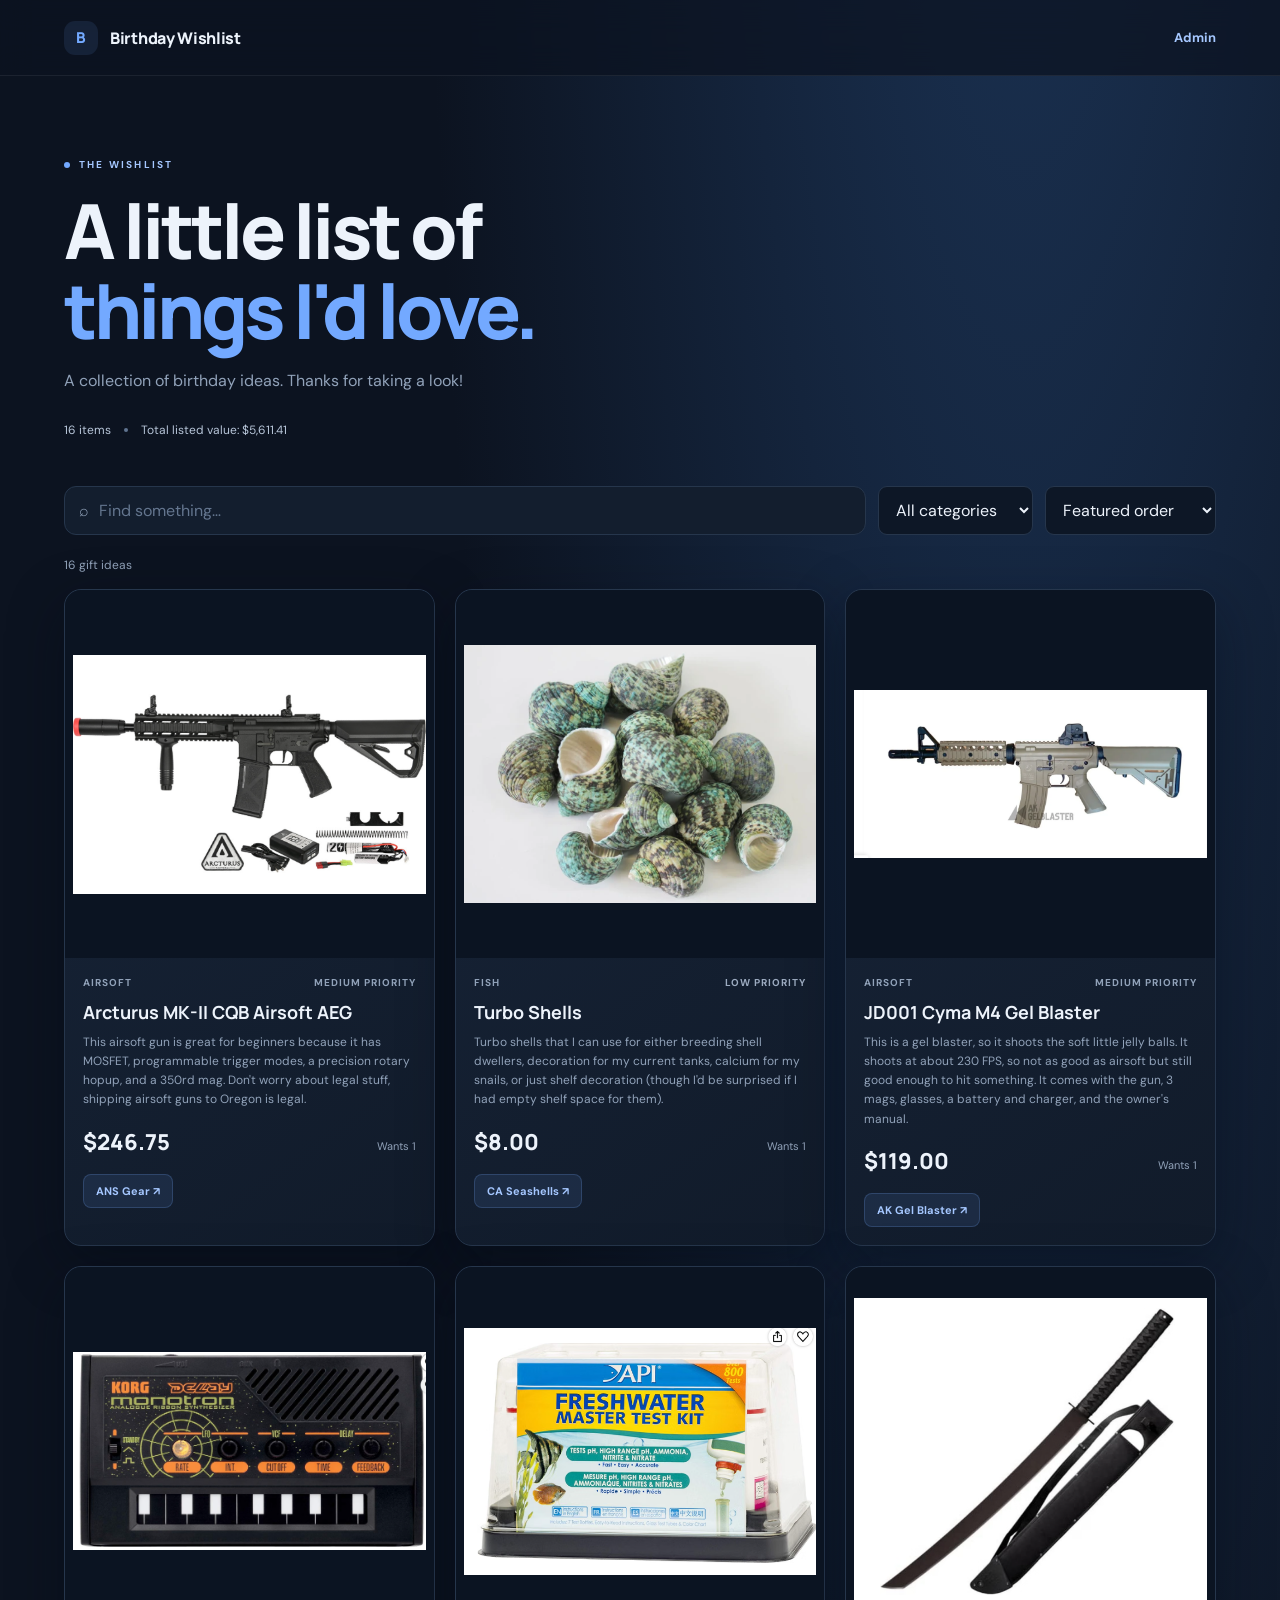
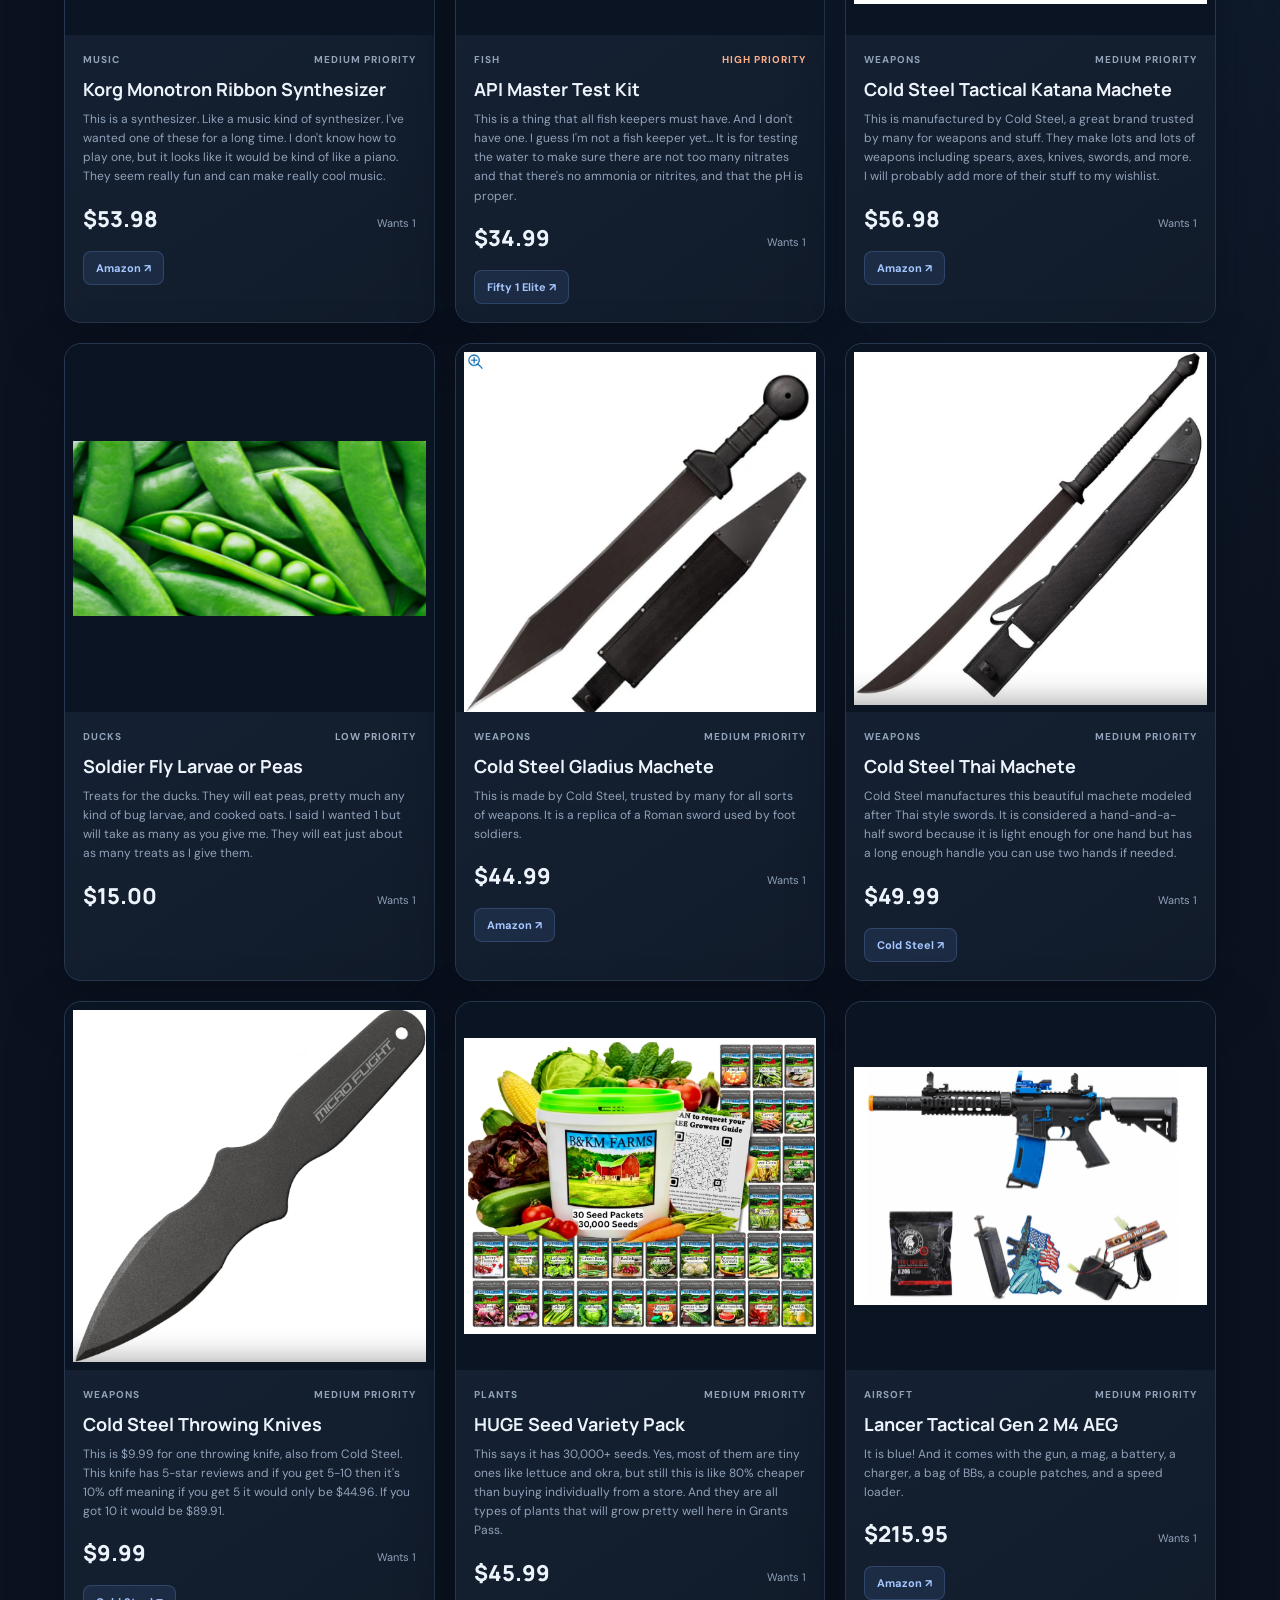
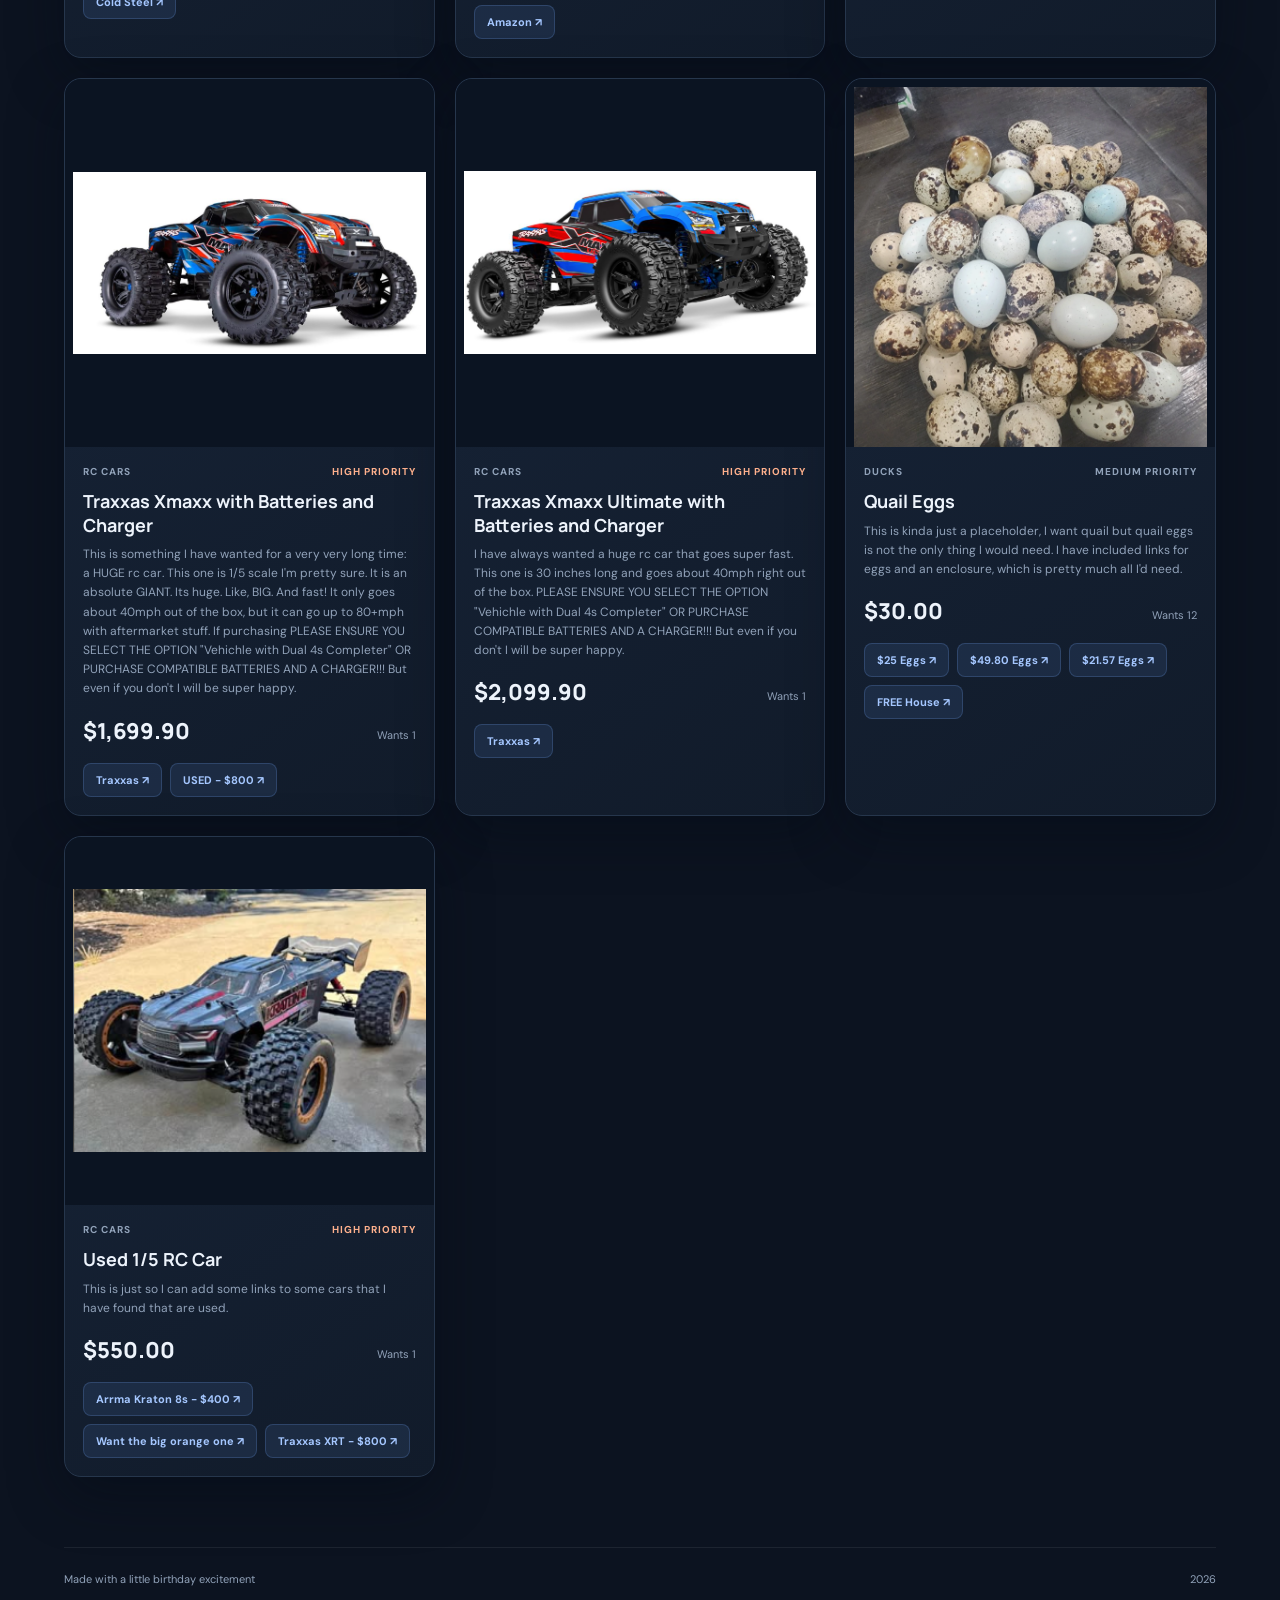
==== commit c5ac79b8: "Add files via upload" ====
--- a/index.html
+++ b/index.html
@@ -9,7 +9,7 @@
 </head>
 <body>
   <header class="site-header">
-    <a class="brand" href="./"><span class="brand-mark" aria-hidden="true">◆</span><span id="site-title">Birthday Wishlist</span></a>
+    <a class="brand" href="./"><span class="brand-mark">B</span><span id="site-title">Birthday Wishlist</span></a>
     <div class="header-right"><span class="header-note" id="birthday-note"></span><a class="admin-link" href="admin/">Admin</a></div>
   </header>
   <main class="page-shell">
@@ -43,7 +43,7 @@
           <div class="card-top"><span class="category-tag" id="viewer-category"></span><span class="priority-tag" id="viewer-priority"></span></div>
           <h2 id="viewer-title"></h2>
           <p class="viewer-description" id="viewer-description"></p>
-          <div class="price-row"><span class="price" id="viewer-price"></span><span class="quantity" id="viewer-quantity"></span></div>
+          <div class="price-row"><span class="price" id="viewer-price"></span><span class="quantity" id="viewer-quantity"></span></div><div class="viewer-meta" id="viewer-meta"></div>
           <div class="viewer-links" id="viewer-links"></div>
           <div class="viewer-position" id="viewer-position"></div>
         </div>
--- a/style.css
+++ b/style.css
@@ -27,3 +27,5 @@
 .viewer-close:hover,.viewer-arrow:not(:disabled):hover{background:#29415f;border-color:#5579a6}
 @media(max-width:700px){.viewer-shell{padding:58px 48px 22px}.viewer-layout{grid-template-columns:1fr;gap:18px}.viewer-photo-wrap{height:45vh;min-height:200px}.viewer-info{padding:0}.viewer-info h2{margin-top:12px}.viewer-position{margin-top:12px}}
 @media(max-width:420px){.viewer-shell{padding-left:42px;padding-right:42px}.viewer-arrow{width:32px;height:46px}.viewer-prev{left:5px}.viewer-next{right:5px}}
+
+.viewer-meta,.card-meta{color:var(--muted);font-size:.85rem;line-height:1.5;margin-top:.65rem}
